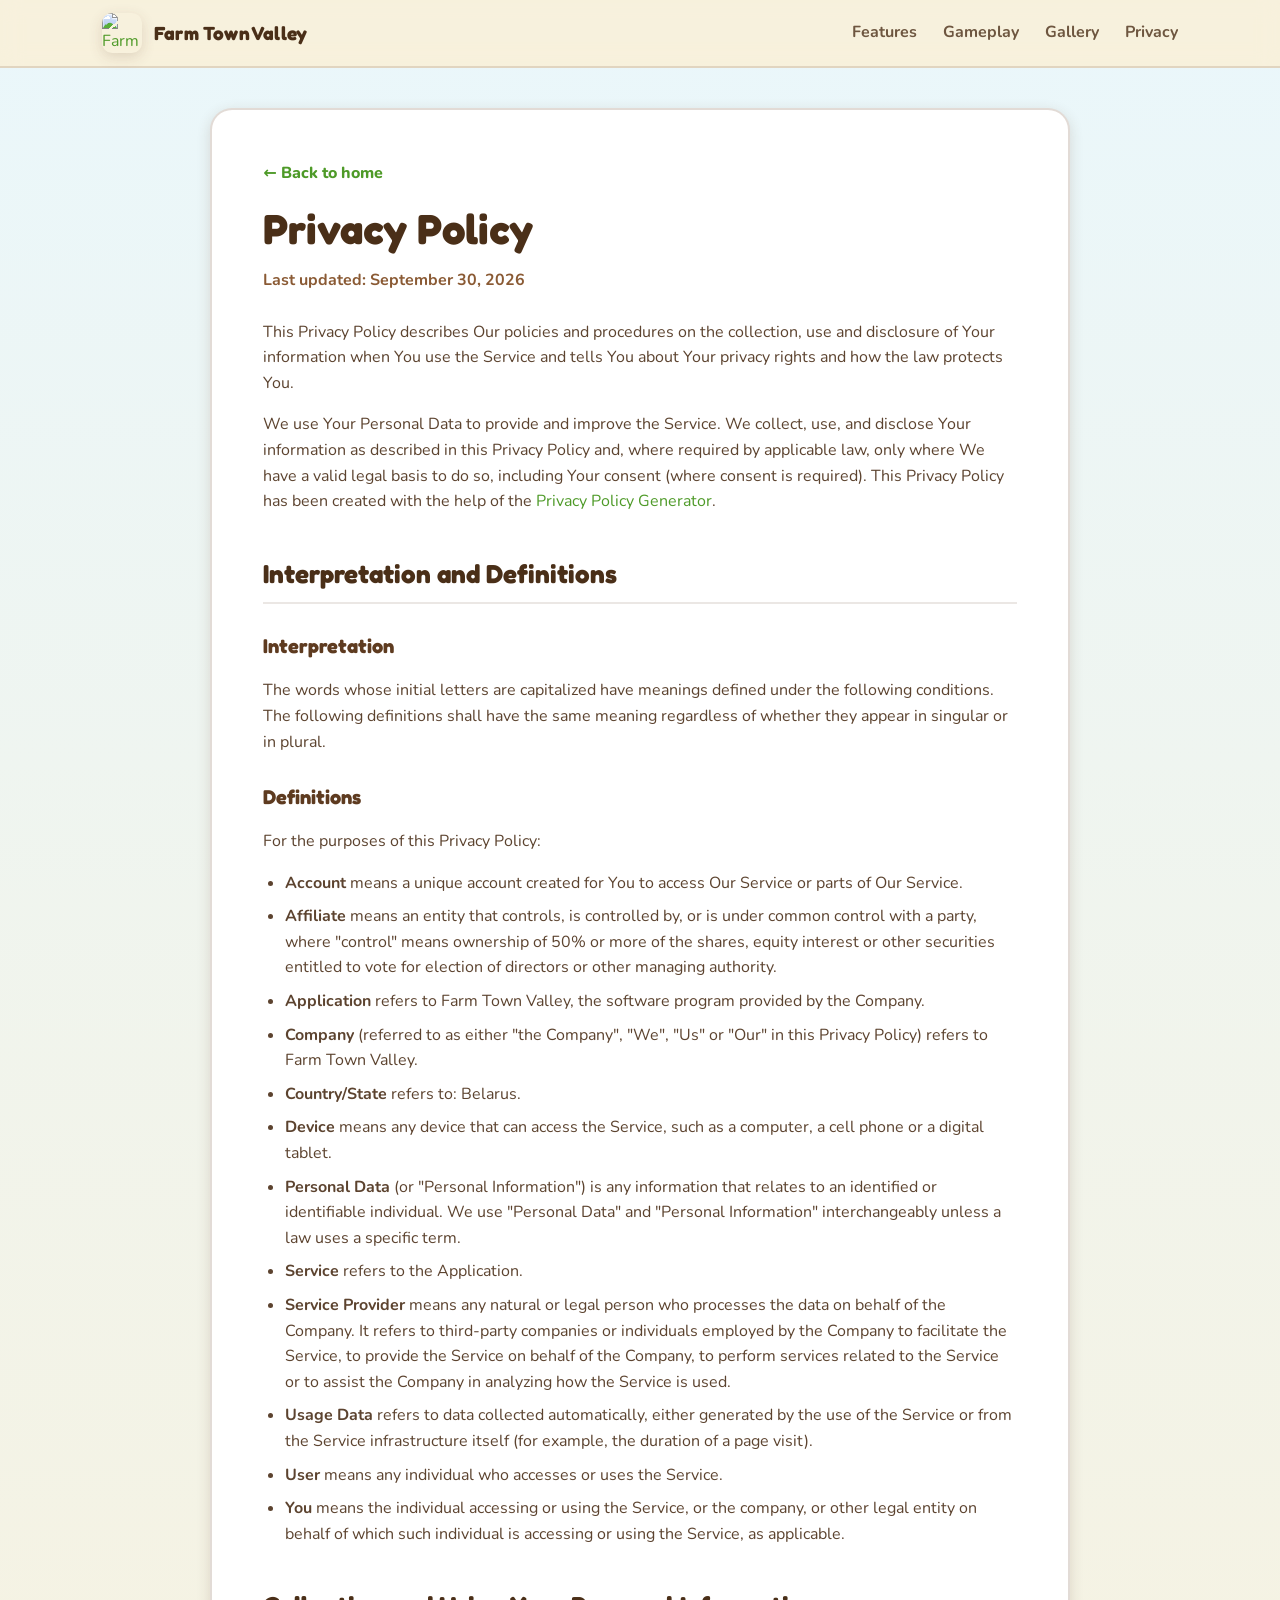
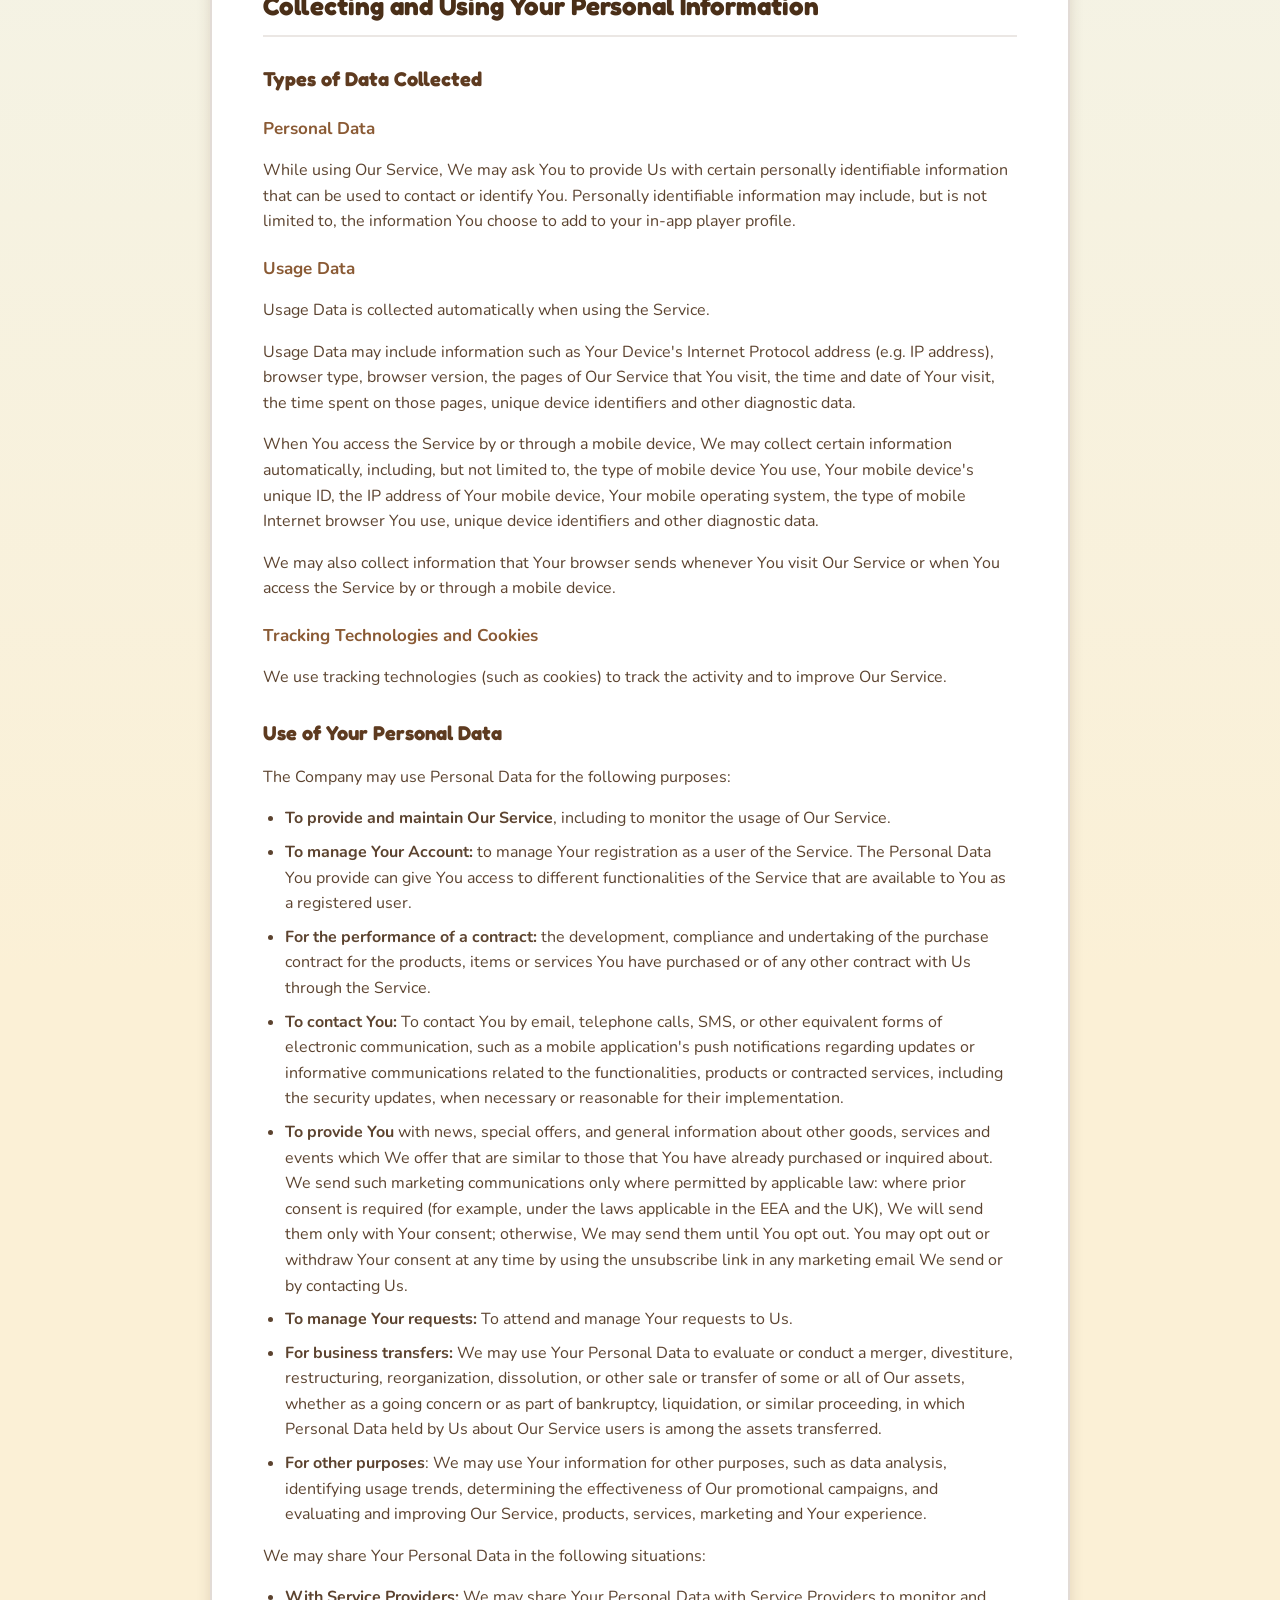
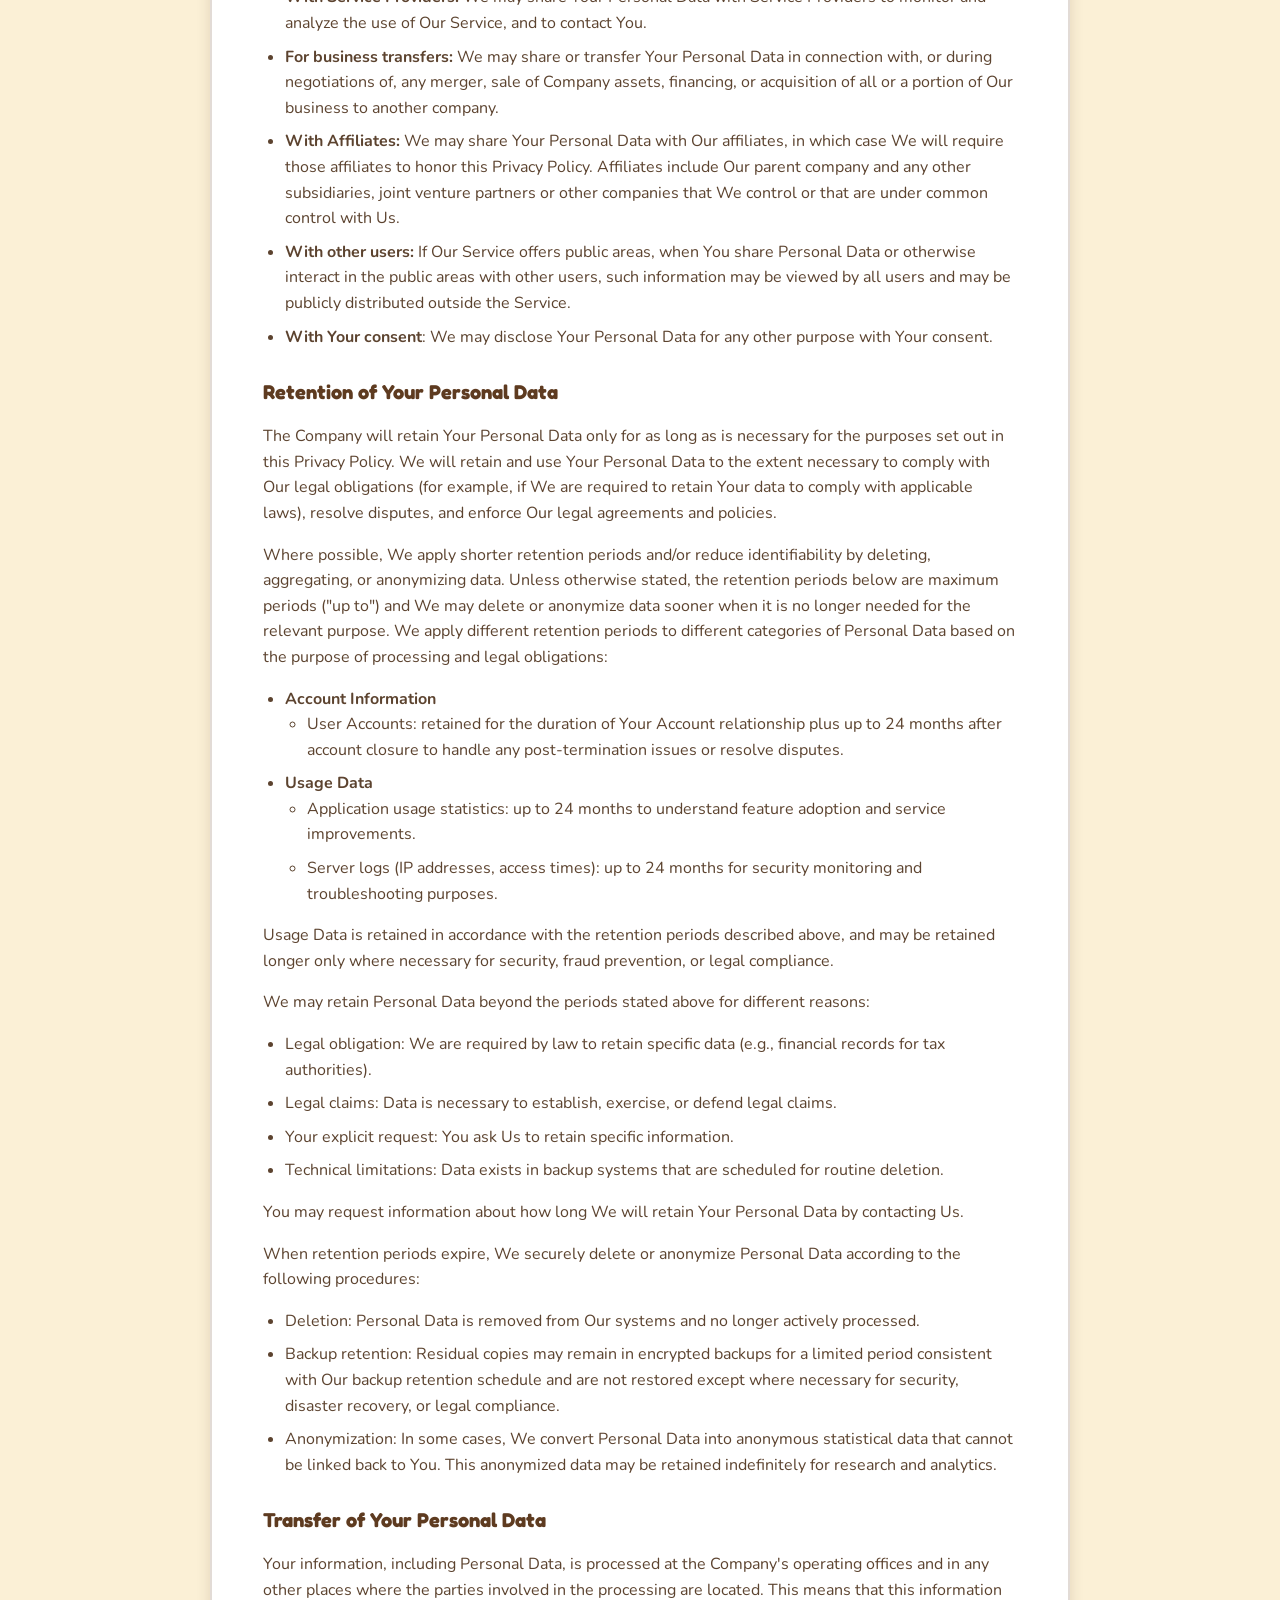
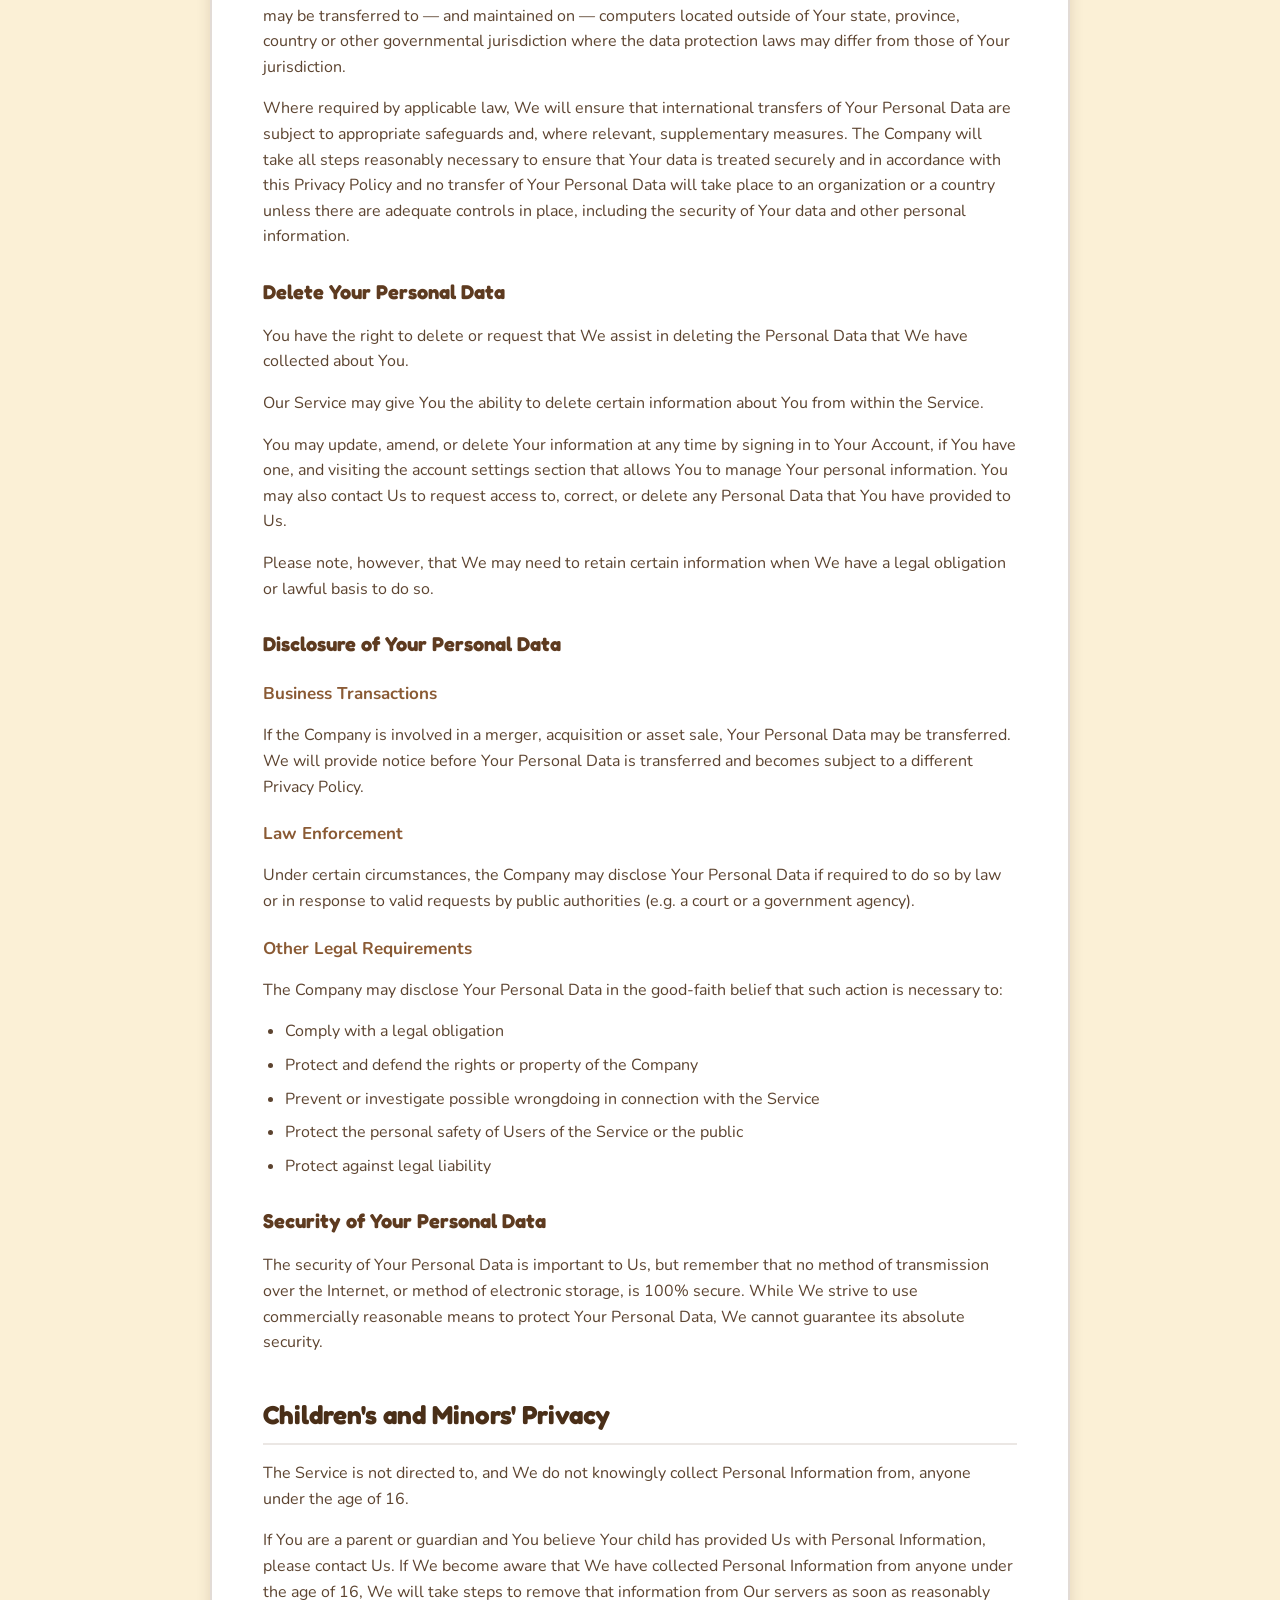
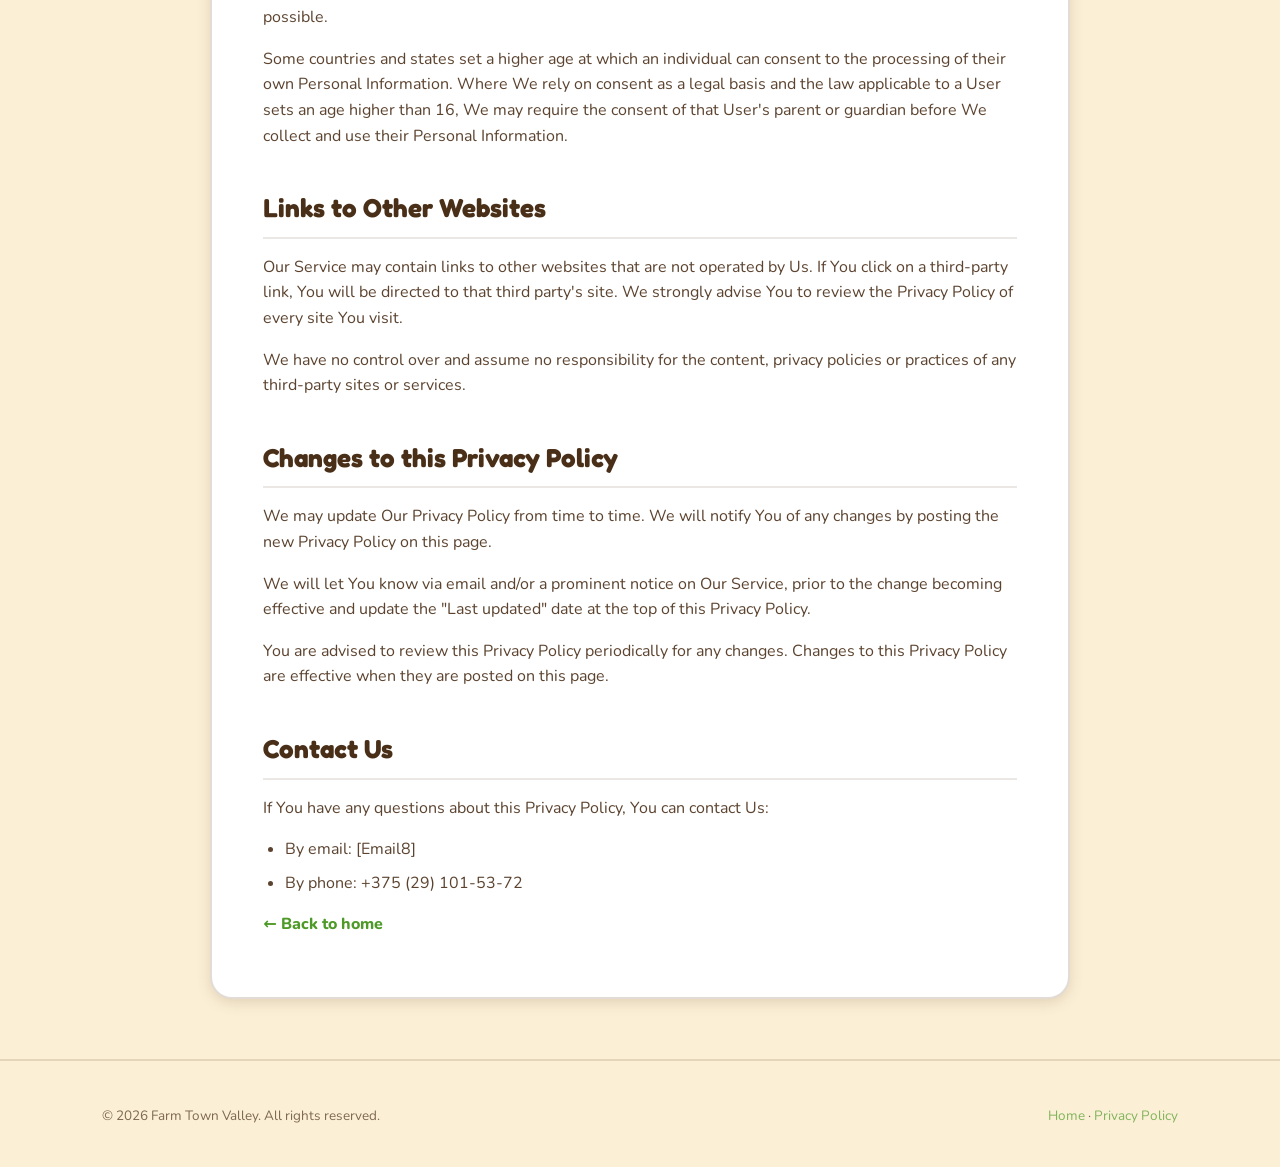
==== privacy.html @ e49bc1b4 "upload base" ====
<!DOCTYPE html>
<html lang="en">
<head>
    <meta charset="UTF-8" />
    <meta name="viewport" content="width=device-width, initial-scale=1.0" />
    <title>Privacy Policy — Farm Town Valley</title>
    <meta name="description" content="Privacy Policy for Farm Town Valley." />
    <meta name="robots" content="index, follow" />
    <link rel="icon" type="image/png" href="assets/icon.png" />
    <link rel="preconnect" href="https://fonts.googleapis.com" />
    <link rel="preconnect" href="https://fonts.gstatic.com" crossorigin />
    <link href="https://fonts.googleapis.com/css2?family=Fredoka:wght@500;600;700&family=Nunito:wght@600;700;800&display=swap" rel="stylesheet" />
    <link rel="stylesheet" href="styles.css" />
</head>
<body>

    <!-- Навигация -->
    <header class="nav">
        <div class="wrap nav-inner">
            <a class="brand" href="index.html">
                <img class="pixel" src="assets/icon.png" alt="Farm Town Valley icon" />
                <span class="brand-name">Farm Town Valley</span>
            </a>
            <nav class="nav-links">
                <a href="index.html#features">Features</a>
                <a href="index.html#gameplay">Gameplay</a>
                <a href="index.html#gallery">Gallery</a>
                <a href="privacy.html">Privacy</a>
            </nav>
        </div>
    </header>

    <main class="wrap">
        <article class="doc">
            <a class="back" href="index.html">← Back to home</a>

            <h1>Privacy Policy</h1>
            <p class="updated">Last updated: September 30, 2026</p>

            <p>This Privacy Policy describes Our policies and procedures on the collection, use and disclosure of Your information when You use the Service and tells You about Your privacy rights and how the law protects You.</p>

            <p>We use Your Personal Data to provide and improve the Service. We collect, use, and disclose Your information as described in this Privacy Policy and, where required by applicable law, only where We have a valid legal basis to do so, including Your consent (where consent is required). This Privacy Policy has been created with the help of the <a href="https://www.termsfeed.com/privacy-policy-generator/" target="_blank" rel="noopener">Privacy Policy Generator</a>.</p>

            <h2>Interpretation and Definitions</h2>

            <h3>Interpretation</h3>
            <p>The words whose initial letters are capitalized have meanings defined under the following conditions. The following definitions shall have the same meaning regardless of whether they appear in singular or in plural.</p>

            <h3>Definitions</h3>
            <p>For the purposes of this Privacy Policy:</p>
            <ul>
                <li><strong>Account</strong> means a unique account created for You to access Our Service or parts of Our Service.</li>
                <li><strong>Affiliate</strong> means an entity that controls, is controlled by, or is under common control with a party, where "control" means ownership of 50% or more of the shares, equity interest or other securities entitled to vote for election of directors or other managing authority.</li>
                <li><strong>Application</strong> refers to Farm Town Valley, the software program provided by the Company.</li>
                <li><strong>Company</strong> (referred to as either "the Company", "We", "Us" or "Our" in this Privacy Policy) refers to Farm Town Valley.</li>
                <li><strong>Country/State</strong> refers to: Belarus.</li>
                <li><strong>Device</strong> means any device that can access the Service, such as a computer, a cell phone or a digital tablet.</li>
                <li><strong>Personal Data</strong> (or "Personal Information") is any information that relates to an identified or identifiable individual. We use "Personal Data" and "Personal Information" interchangeably unless a law uses a specific term.</li>
                <li><strong>Service</strong> refers to the Application.</li>
                <li><strong>Service Provider</strong> means any natural or legal person who processes the data on behalf of the Company. It refers to third-party companies or individuals employed by the Company to facilitate the Service, to provide the Service on behalf of the Company, to perform services related to the Service or to assist the Company in analyzing how the Service is used.</li>
                <li><strong>Usage Data</strong> refers to data collected automatically, either generated by the use of the Service or from the Service infrastructure itself (for example, the duration of a page visit).</li>
                <li><strong>User</strong> means any individual who accesses or uses the Service.</li>
                <li><strong>You</strong> means the individual accessing or using the Service, or the company, or other legal entity on behalf of which such individual is accessing or using the Service, as applicable.</li>
            </ul>

            <h2>Collecting and Using Your Personal Information</h2>

            <h3>Types of Data Collected</h3>

            <h4>Personal Data</h4>
            <p>While using Our Service, We may ask You to provide Us with certain personally identifiable information that can be used to contact or identify You. Personally identifiable information may include, but is not limited to, the information You choose to add to your in-app player profile.</p>

            <h4>Usage Data</h4>
            <p>Usage Data is collected automatically when using the Service.</p>
            <p>Usage Data may include information such as Your Device's Internet Protocol address (e.g. IP address), browser type, browser version, the pages of Our Service that You visit, the time and date of Your visit, the time spent on those pages, unique device identifiers and other diagnostic data.</p>
            <p>When You access the Service by or through a mobile device, We may collect certain information automatically, including, but not limited to, the type of mobile device You use, Your mobile device's unique ID, the IP address of Your mobile device, Your mobile operating system, the type of mobile Internet browser You use, unique device identifiers and other diagnostic data.</p>
            <p>We may also collect information that Your browser sends whenever You visit Our Service or when You access the Service by or through a mobile device.</p>

            <h4>Tracking Technologies and Cookies</h4>
            <p>We use tracking technologies (such as cookies) to track the activity and to improve Our Service.</p>

            <h3>Use of Your Personal Data</h3>
            <p>The Company may use Personal Data for the following purposes:</p>
            <ul>
                <li><strong>To provide and maintain Our Service</strong>, including to monitor the usage of Our Service.</li>
                <li><strong>To manage Your Account:</strong> to manage Your registration as a user of the Service. The Personal Data You provide can give You access to different functionalities of the Service that are available to You as a registered user.</li>
                <li><strong>For the performance of a contract:</strong> the development, compliance and undertaking of the purchase contract for the products, items or services You have purchased or of any other contract with Us through the Service.</li>
                <li><strong>To contact You:</strong> To contact You by email, telephone calls, SMS, or other equivalent forms of electronic communication, such as a mobile application's push notifications regarding updates or informative communications related to the functionalities, products or contracted services, including the security updates, when necessary or reasonable for their implementation.</li>
                <li><strong>To provide You</strong> with news, special offers, and general information about other goods, services and events which We offer that are similar to those that You have already purchased or inquired about. We send such marketing communications only where permitted by applicable law: where prior consent is required (for example, under the laws applicable in the EEA and the UK), We will send them only with Your consent; otherwise, We may send them until You opt out. You may opt out or withdraw Your consent at any time by using the unsubscribe link in any marketing email We send or by contacting Us.</li>
                <li><strong>To manage Your requests:</strong> To attend and manage Your requests to Us.</li>
                <li><strong>For business transfers:</strong> We may use Your Personal Data to evaluate or conduct a merger, divestiture, restructuring, reorganization, dissolution, or other sale or transfer of some or all of Our assets, whether as a going concern or as part of bankruptcy, liquidation, or similar proceeding, in which Personal Data held by Us about Our Service users is among the assets transferred.</li>
                <li><strong>For other purposes</strong>: We may use Your information for other purposes, such as data analysis, identifying usage trends, determining the effectiveness of Our promotional campaigns, and evaluating and improving Our Service, products, services, marketing and Your experience.</li>
            </ul>

            <p>We may share Your Personal Data in the following situations:</p>
            <ul>
                <li><strong>With Service Providers:</strong> We may share Your Personal Data with Service Providers to monitor and analyze the use of Our Service, and to contact You.</li>
                <li><strong>For business transfers:</strong> We may share or transfer Your Personal Data in connection with, or during negotiations of, any merger, sale of Company assets, financing, or acquisition of all or a portion of Our business to another company.</li>
                <li><strong>With Affiliates:</strong> We may share Your Personal Data with Our affiliates, in which case We will require those affiliates to honor this Privacy Policy. Affiliates include Our parent company and any other subsidiaries, joint venture partners or other companies that We control or that are under common control with Us.</li>
                <li><strong>With other users:</strong> If Our Service offers public areas, when You share Personal Data or otherwise interact in the public areas with other users, such information may be viewed by all users and may be publicly distributed outside the Service.</li>
                <li><strong>With Your consent</strong>: We may disclose Your Personal Data for any other purpose with Your consent.</li>
            </ul>

            <h3>Retention of Your Personal Data</h3>
            <p>The Company will retain Your Personal Data only for as long as is necessary for the purposes set out in this Privacy Policy. We will retain and use Your Personal Data to the extent necessary to comply with Our legal obligations (for example, if We are required to retain Your data to comply with applicable laws), resolve disputes, and enforce Our legal agreements and policies.</p>
            <p>Where possible, We apply shorter retention periods and/or reduce identifiability by deleting, aggregating, or anonymizing data. Unless otherwise stated, the retention periods below are maximum periods ("up to") and We may delete or anonymize data sooner when it is no longer needed for the relevant purpose. We apply different retention periods to different categories of Personal Data based on the purpose of processing and legal obligations:</p>
            <ul>
                <li><strong>Account Information</strong>
                    <ul>
                        <li>User Accounts: retained for the duration of Your Account relationship plus up to 24 months after account closure to handle any post-termination issues or resolve disputes.</li>
                    </ul>
                </li>
                <li><strong>Usage Data</strong>
                    <ul>
                        <li>Application usage statistics: up to 24 months to understand feature adoption and service improvements.</li>
                        <li>Server logs (IP addresses, access times): up to 24 months for security monitoring and troubleshooting purposes.</li>
                    </ul>
                </li>
            </ul>
            <p>Usage Data is retained in accordance with the retention periods described above, and may be retained longer only where necessary for security, fraud prevention, or legal compliance.</p>
            <p>We may retain Personal Data beyond the periods stated above for different reasons:</p>
            <ul>
                <li>Legal obligation: We are required by law to retain specific data (e.g., financial records for tax authorities).</li>
                <li>Legal claims: Data is necessary to establish, exercise, or defend legal claims.</li>
                <li>Your explicit request: You ask Us to retain specific information.</li>
                <li>Technical limitations: Data exists in backup systems that are scheduled for routine deletion.</li>
            </ul>
            <p>You may request information about how long We will retain Your Personal Data by contacting Us.</p>
            <p>When retention periods expire, We securely delete or anonymize Personal Data according to the following procedures:</p>
            <ul>
                <li>Deletion: Personal Data is removed from Our systems and no longer actively processed.</li>
                <li>Backup retention: Residual copies may remain in encrypted backups for a limited period consistent with Our backup retention schedule and are not restored except where necessary for security, disaster recovery, or legal compliance.</li>
                <li>Anonymization: In some cases, We convert Personal Data into anonymous statistical data that cannot be linked back to You. This anonymized data may be retained indefinitely for research and analytics.</li>
            </ul>

            <h3>Transfer of Your Personal Data</h3>
            <p>Your information, including Personal Data, is processed at the Company's operating offices and in any other places where the parties involved in the processing are located. This means that this information may be transferred to — and maintained on — computers located outside of Your state, province, country or other governmental jurisdiction where the data protection laws may differ from those of Your jurisdiction.</p>
            <p>Where required by applicable law, We will ensure that international transfers of Your Personal Data are subject to appropriate safeguards and, where relevant, supplementary measures. The Company will take all steps reasonably necessary to ensure that Your data is treated securely and in accordance with this Privacy Policy and no transfer of Your Personal Data will take place to an organization or a country unless there are adequate controls in place, including the security of Your data and other personal information.</p>

            <h3>Delete Your Personal Data</h3>
            <p>You have the right to delete or request that We assist in deleting the Personal Data that We have collected about You.</p>
            <p>Our Service may give You the ability to delete certain information about You from within the Service.</p>
            <p>You may update, amend, or delete Your information at any time by signing in to Your Account, if You have one, and visiting the account settings section that allows You to manage Your personal information. You may also contact Us to request access to, correct, or delete any Personal Data that You have provided to Us.</p>
            <p>Please note, however, that We may need to retain certain information when We have a legal obligation or lawful basis to do so.</p>

            <h3>Disclosure of Your Personal Data</h3>

            <h4>Business Transactions</h4>
            <p>If the Company is involved in a merger, acquisition or asset sale, Your Personal Data may be transferred. We will provide notice before Your Personal Data is transferred and becomes subject to a different Privacy Policy.</p>

            <h4>Law Enforcement</h4>
            <p>Under certain circumstances, the Company may disclose Your Personal Data if required to do so by law or in response to valid requests by public authorities (e.g. a court or a government agency).</p>

            <h4>Other Legal Requirements</h4>
            <p>The Company may disclose Your Personal Data in the good-faith belief that such action is necessary to:</p>
            <ul>
                <li>Comply with a legal obligation</li>
                <li>Protect and defend the rights or property of the Company</li>
                <li>Prevent or investigate possible wrongdoing in connection with the Service</li>
                <li>Protect the personal safety of Users of the Service or the public</li>
                <li>Protect against legal liability</li>
            </ul>

            <h3>Security of Your Personal Data</h3>
            <p>The security of Your Personal Data is important to Us, but remember that no method of transmission over the Internet, or method of electronic storage, is 100% secure. While We strive to use commercially reasonable means to protect Your Personal Data, We cannot guarantee its absolute security.</p>

            <h2>Children's and Minors' Privacy</h2>
            <p>The Service is not directed to, and We do not knowingly collect Personal Information from, anyone under the age of 16.</p>
            <p>If You are a parent or guardian and You believe Your child has provided Us with Personal Information, please contact Us. If We become aware that We have collected Personal Information from anyone under the age of 16, We will take steps to remove that information from Our servers as soon as reasonably possible.</p>
            <p>Some countries and states set a higher age at which an individual can consent to the processing of their own Personal Information. Where We rely on consent as a legal basis and the law applicable to a User sets an age higher than 16, We may require the consent of that User's parent or guardian before We collect and use their Personal Information.</p>

            <h2>Links to Other Websites</h2>
            <p>Our Service may contain links to other websites that are not operated by Us. If You click on a third-party link, You will be directed to that third party's site. We strongly advise You to review the Privacy Policy of every site You visit.</p>
            <p>We have no control over and assume no responsibility for the content, privacy policies or practices of any third-party sites or services.</p>

            <h2>Changes to this Privacy Policy</h2>
            <p>We may update Our Privacy Policy from time to time. We will notify You of any changes by posting the new Privacy Policy on this page.</p>
            <p>We will let You know via email and/or a prominent notice on Our Service, prior to the change becoming effective and update the "Last updated" date at the top of this Privacy Policy.</p>
            <p>You are advised to review this Privacy Policy periodically for any changes. Changes to this Privacy Policy are effective when they are posted on this page.</p>

            <h2>Contact Us</h2>
            <p>If You have any questions about this Privacy Policy, You can contact Us:</p>
            <ul>
                <li>By email: [Email8]</li>
                <li>By phone: +375 (29) 101-53-72</li>
            </ul>

            <a class="back" href="index.html">← Back to home</a>
        </article>
    </main>

    <footer class="footer">
        <div class="wrap">
            <div class="footer-bottom" style="border:0; margin:0; padding:0;">
                <span>© 2026 Farm Town Valley. All rights reserved.</span>
                <span><a href="index.html">Home</a> · <a href="privacy.html">Privacy Policy</a></span>
            </div>
        </div>
    </footer>

</body>
</html>
---- styles.css ----
/*
 * Farm Town Valley — сайт-презентация
 * Палитра и стиль повторяют «деревенскую» тему игры (FarmTheme).
 */

:root {
    --wood: #8a5a34;
    --wood-dark: #5e3b20;
    --cream: #fbf0d6;
    --parchment: #f3e1b8;
    --leaf: #6fbf3c;
    --leaf-dark: #4e9a28;
    --sky: #8fd0e8;
    --coin: #f5c518;
    --tomato: #e4572e;
    --ink: #4a2f18;

    --radius: 22px;
    --shadow: 0 10px 30px rgba(94, 59, 32, 0.18);
    --shadow-sm: 0 4px 14px rgba(94, 59, 32, 0.16);
    --maxw: 1120px;
}

* {
    box-sizing: border-box;
}

html {
    scroll-behavior: smooth;
}

body {
    margin: 0;
    font-family: "Nunito", system-ui, -apple-system, "Segoe UI", sans-serif;
    color: var(--ink);
    background:
        radial-gradient(1200px 600px at 50% -10%, rgba(143, 208, 232, 0.55), transparent 60%),
        linear-gradient(180deg, #eaf7fb 0%, var(--cream) 34%, var(--cream) 100%);
    line-height: 1.6;
    -webkit-font-smoothing: antialiased;
    overflow-x: hidden;
}

h1, h2, h3, .brand-name, .btn {
    font-family: "Fredoka", "Nunito", system-ui, sans-serif;
    font-weight: 700;
}

img.pixel {
    image-rendering: pixelated;
    image-rendering: crisp-edges;
}

a {
    color: var(--leaf-dark);
    text-decoration: none;
}

.wrap {
    width: 100%;
    max-width: var(--maxw);
    margin: 0 auto;
    padding: 0 22px;
}

/* ---------- Навигация ---------- */

.nav {
    position: sticky;
    top: 0;
    z-index: 50;
    backdrop-filter: blur(10px);
    background: rgba(251, 240, 214, 0.82);
    border-bottom: 2px solid rgba(94, 59, 32, 0.15);
}

.nav-inner {
    display: flex;
    align-items: center;
    justify-content: space-between;
    height: 66px;
}

.brand {
    display: flex;
    align-items: center;
    gap: 12px;
}

.brand img {
    width: 40px;
    height: 40px;
    border-radius: 10px;
    box-shadow: var(--shadow-sm);
}

.brand-name {
    font-size: 19px;
    color: var(--ink);
    letter-spacing: 0.2px;
}

.nav-links {
    display: flex;
    gap: 26px;
    align-items: center;
    font-weight: 700;
}

.nav-links a {
    color: var(--ink);
    opacity: 0.8;
    transition: opacity 0.15s;
}

.nav-links a:hover {
    opacity: 1;
}

@media (max-width: 720px) {
    .nav-links {
        display: none;
    }
}

/* ---------- Кнопки ---------- */

.btn {
    display: inline-flex;
    align-items: center;
    gap: 10px;
    padding: 13px 22px;
    border-radius: 16px;
    color: #fff;
    background: linear-gradient(180deg, var(--leaf), var(--leaf-dark));
    border: 1.5px solid rgba(255, 255, 255, 0.35);
    box-shadow: var(--shadow-sm);
    font-size: 16px;
    cursor: pointer;
    transition: transform 0.12s ease, box-shadow 0.12s ease;
}

.btn:hover {
    transform: translateY(-2px);
    box-shadow: 0 8px 20px rgba(94, 59, 32, 0.22);
}

.btn-appstore {
    background: linear-gradient(180deg, #2b2b2b, #111);
    border-color: rgba(255, 255, 255, 0.18);
    padding: 11px 22px;
}

.btn-appstore .sub {
    font-family: "Nunito", sans-serif;
    font-weight: 600;
    font-size: 11px;
    opacity: 0.8;
    line-height: 1;
    display: block;
}

.btn-appstore .big {
    font-size: 19px;
    line-height: 1.1;
}

.btn-ghost {
    background: var(--parchment);
    color: var(--ink);
    border: 2px solid rgba(94, 59, 32, 0.25);
}

/* ---------- Hero ---------- */

.hero {
    position: relative;
    padding: 64px 0 40px;
    overflow: hidden;
}

.hero-grid {
    display: grid;
    grid-template-columns: 1.1fr 0.9fr;
    gap: 40px;
    align-items: center;
}

.badge-pill {
    display: inline-flex;
    align-items: center;
    gap: 8px;
    background: rgba(111, 191, 60, 0.16);
    color: var(--leaf-dark);
    border: 1.5px solid rgba(78, 154, 40, 0.3);
    padding: 6px 14px;
    border-radius: 999px;
    font-weight: 800;
    font-size: 13px;
}

.hero h1 {
    font-size: clamp(38px, 6vw, 62px);
    line-height: 1.02;
    margin: 18px 0 14px;
    color: var(--ink);
}

.hero h1 .accent {
    color: var(--leaf-dark);
}

.hero .lead {
    font-size: 19px;
    max-width: 30em;
    color: rgba(74, 47, 24, 0.85);
    margin-bottom: 26px;
}

.hero-actions {
    display: flex;
    gap: 14px;
    flex-wrap: wrap;
    align-items: center;
}

.hero-note {
    margin-top: 16px;
    font-size: 13px;
    opacity: 0.7;
}

/* Иконка + сцена */

.hero-art {
    position: relative;
    display: flex;
    justify-content: center;
}

.app-icon {
    width: min(300px, 70vw);
    height: auto;
    border-radius: 26%;
    box-shadow: 0 24px 50px rgba(94, 59, 32, 0.35);
    border: 4px solid #fff;
}

.float {
    position: absolute;
    animation: bob 4s ease-in-out infinite;
    filter: drop-shadow(0 6px 8px rgba(94, 59, 32, 0.25));
}

.float.c { width: 66px; top: -18px; right: 6%; animation-delay: 0.2s; }
.float.chk { width: 74px; bottom: -14px; left: 2%; animation-delay: 0.8s; }
.float.tree { width: 96px; bottom: -8px; right: -6px; animation-delay: 1.4s; }

@keyframes bob {
    0%, 100% { transform: translateY(0) rotate(-2deg); }
    50% { transform: translateY(-12px) rotate(2deg); }
}

@media (max-width: 860px) {
    .hero-grid {
        grid-template-columns: 1fr;
        text-align: center;
    }
    .hero-actions { justify-content: center; }
    .hero .lead { margin-left: auto; margin-right: auto; }
    .hero-art { margin-top: 26px; }
}

/* ---------- Секции ---------- */

section {
    padding: 56px 0;
}

.section-head {
    text-align: center;
    max-width: 40em;
    margin: 0 auto 38px;
}

.section-head h2 {
    font-size: clamp(28px, 4vw, 40px);
    margin: 0 0 10px;
    color: var(--ink);
}

.section-head p {
    font-size: 17px;
    opacity: 0.8;
    margin: 0;
}

.eyebrow {
    text-transform: uppercase;
    letter-spacing: 2px;
    font-size: 13px;
    font-weight: 800;
    color: var(--wood);
}

/* ---------- Карточки фич ---------- */

.features {
    display: grid;
    grid-template-columns: repeat(3, 1fr);
    gap: 20px;
}

.card {
    background: var(--parchment);
    border: 2px solid rgba(94, 59, 32, 0.28);
    border-radius: var(--radius);
    padding: 26px 24px;
    box-shadow: var(--shadow-sm);
    transition: transform 0.15s ease, box-shadow 0.15s ease;
}

.card:hover {
    transform: translateY(-4px);
    box-shadow: var(--shadow);
}

.card .ico {
    width: 74px;
    height: 74px;
    display: grid;
    place-items: center;
    background: var(--cream);
    border-radius: 18px;
    border: 2px solid rgba(94, 59, 32, 0.18);
    margin-bottom: 16px;
}

.card .ico img {
    width: 52px;
    height: 52px;
    object-fit: contain;
}

.card h3 {
    font-size: 21px;
    margin: 0 0 8px;
}

.card p {
    margin: 0;
    opacity: 0.82;
    font-size: 15.5px;
}

@media (max-width: 860px) {
    .features { grid-template-columns: repeat(2, 1fr); }
}

@media (max-width: 560px) {
    .features { grid-template-columns: 1fr; }
}

/* ---------- Игровой цикл ---------- */

.loop-band {
    background:
        linear-gradient(180deg, rgba(111, 191, 60, 0.12), rgba(111, 191, 60, 0.04)),
        var(--cream);
    border-top: 2px solid rgba(94, 59, 32, 0.12);
    border-bottom: 2px solid rgba(94, 59, 32, 0.12);
}

.loop {
    display: flex;
    align-items: stretch;
    justify-content: center;
    gap: 10px;
    flex-wrap: wrap;
}

.loop-step {
    flex: 1 1 180px;
    max-width: 230px;
    text-align: center;
    background: #fff;
    border: 2px solid rgba(94, 59, 32, 0.2);
    border-radius: 18px;
    padding: 22px 16px;
    box-shadow: var(--shadow-sm);
}

.loop-step img {
    width: 56px;
    height: 56px;
    object-fit: contain;
    margin-bottom: 10px;
}

.loop-step h4 {
    margin: 0 0 4px;
    font-family: "Fredoka", sans-serif;
    font-size: 18px;
}

.loop-step p {
    margin: 0;
    font-size: 14px;
    opacity: 0.78;
}

.loop-arrow {
    display: grid;
    place-items: center;
    font-size: 28px;
    color: var(--wood);
    opacity: 0.6;
}

@media (max-width: 720px) {
    .loop-arrow { transform: rotate(90deg); }
}

/* ---------- Витрина-сцена ---------- */

.scene {
    position: relative;
    border-radius: var(--radius);
    overflow: hidden;
    border: 3px solid var(--wood-dark);
    box-shadow: var(--shadow);
    background:
        linear-gradient(180deg, #bfe8f5 0%, #d9f0c6 38%, #cfe9a8 39%, #cfe9a8 100%);
    min-height: 340px;
}

.scene .ground {
    position: absolute;
    left: 0;
    right: 0;
    bottom: 0;
    height: 62%;
    background-image: url("assets/grass.png");
    background-size: 46px 46px;
    image-rendering: pixelated;
    opacity: 0.9;
}

.scene .sprite {
    position: absolute;
    image-rendering: pixelated;
    filter: drop-shadow(0 6px 6px rgba(94, 59, 32, 0.28));
}

.gallery-note {
    text-align: center;
    margin-top: 14px;
    font-size: 13px;
    opacity: 0.6;
}

/* ---------- Приват-баннер ---------- */

.privacy-band {
    text-align: center;
}

.privacy-card {
    background: linear-gradient(180deg, var(--wood), var(--wood-dark));
    color: #fff;
    border-radius: 26px;
    padding: 44px 30px;
    box-shadow: var(--shadow);
    border: 2px solid rgba(255, 255, 255, 0.14);
}

.privacy-card h2 {
    color: #fff;
    margin: 0 0 10px;
    font-size: clamp(26px, 4vw, 36px);
}

.privacy-card p {
    max-width: 34em;
    margin: 0 auto 22px;
    opacity: 0.92;
    font-size: 17px;
}

/* ---------- Футер ---------- */

.footer {
    padding: 44px 0 40px;
    border-top: 2px solid rgba(94, 59, 32, 0.15);
    margin-top: 10px;
}

.footer-grid {
    display: flex;
    justify-content: space-between;
    gap: 28px;
    flex-wrap: wrap;
    align-items: flex-start;
}

.footer .brand img { width: 44px; height: 44px; }

.footer-col h5 {
    font-family: "Fredoka", sans-serif;
    font-size: 15px;
    margin: 0 0 10px;
    text-transform: uppercase;
    letter-spacing: 1px;
    opacity: 0.6;
}

.footer-col a,
.footer-col span {
    display: block;
    color: var(--ink);
    opacity: 0.85;
    margin-bottom: 6px;
    font-size: 15px;
}

.footer-bottom {
    margin-top: 30px;
    padding-top: 18px;
    border-top: 1px solid rgba(94, 59, 32, 0.12);
    font-size: 13.5px;
    opacity: 0.7;
    display: flex;
    justify-content: space-between;
    gap: 12px;
    flex-wrap: wrap;
}

/* ---------- Страница privacy ---------- */

.doc {
    background: #fff;
    border: 2px solid rgba(94, 59, 32, 0.18);
    border-radius: var(--radius);
    box-shadow: var(--shadow-sm);
    padding: clamp(24px, 4vw, 52px);
    margin: 40px auto 60px;
    max-width: 860px;
}

.doc h1 {
    font-size: clamp(30px, 5vw, 42px);
    margin: 0 0 6px;
}

.doc .updated {
    color: var(--wood);
    font-weight: 700;
    margin: 0 0 26px;
}

.doc h2 {
    font-size: 26px;
    margin: 38px 0 12px;
    padding-bottom: 8px;
    border-bottom: 2px solid rgba(94, 59, 32, 0.12);
}

.doc h3 {
    font-size: 20px;
    margin: 26px 0 10px;
    color: var(--wood-dark);
}

.doc h4 {
    font-size: 17px;
    margin: 20px 0 8px;
    color: var(--wood);
}

.doc p,
.doc li {
    font-size: 16px;
    color: rgba(74, 47, 24, 0.9);
}

.doc ul {
    padding-left: 22px;
}

.doc li {
    margin-bottom: 8px;
}

.doc a.back {
    display: inline-flex;
    align-items: center;
    gap: 8px;
    margin-bottom: 8px;
    font-weight: 800;
}
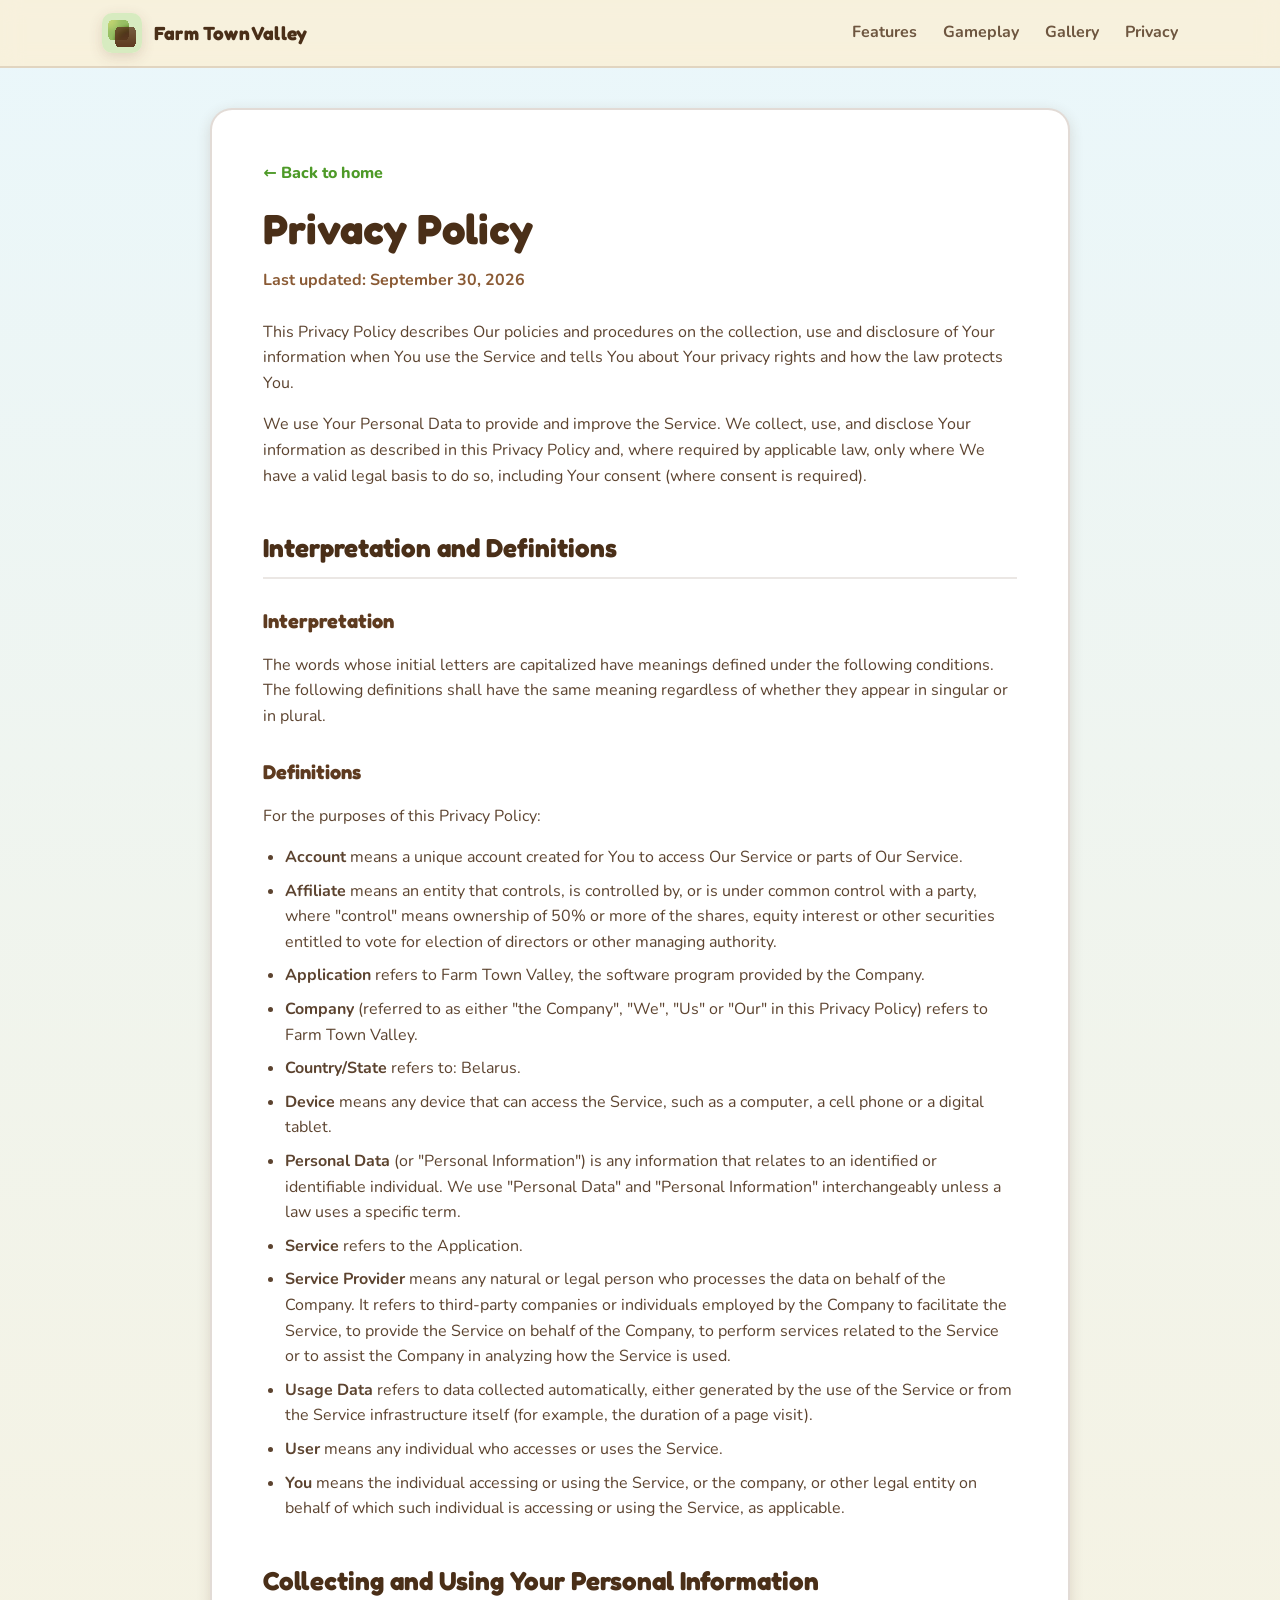
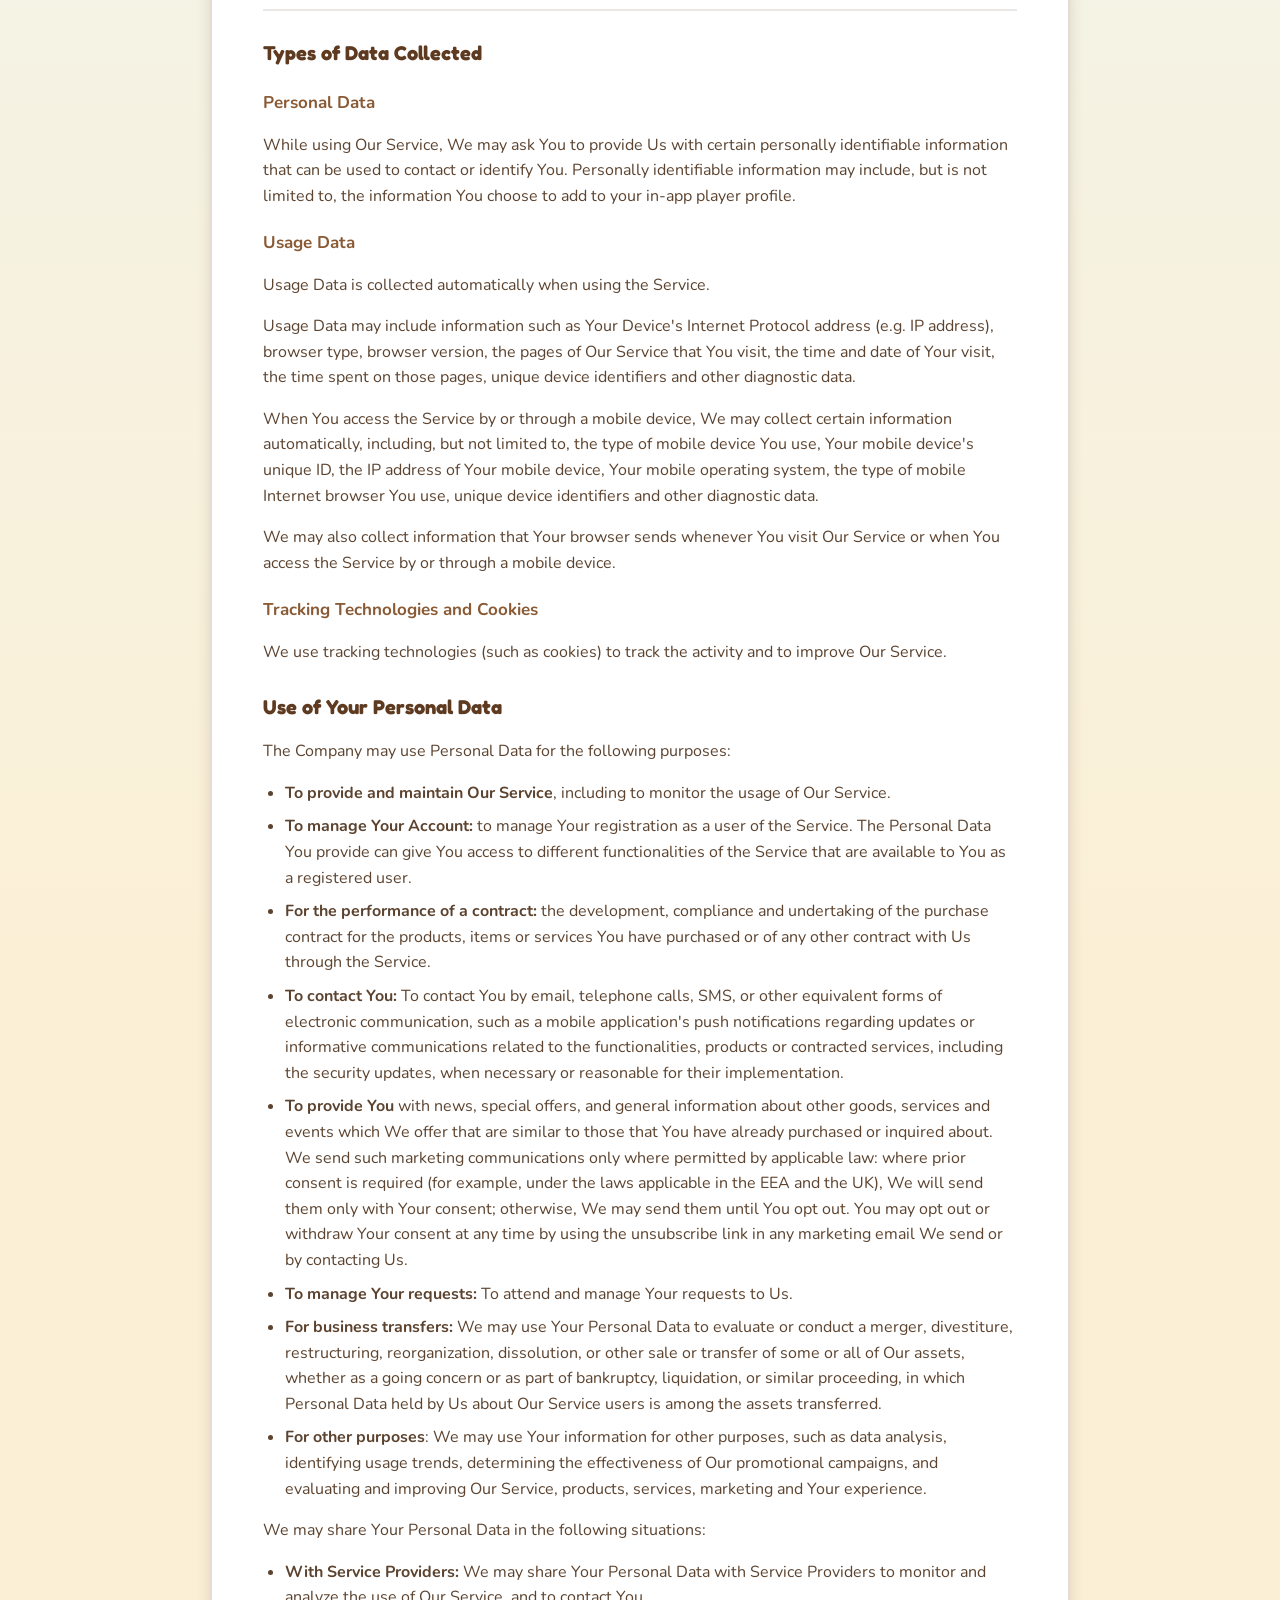
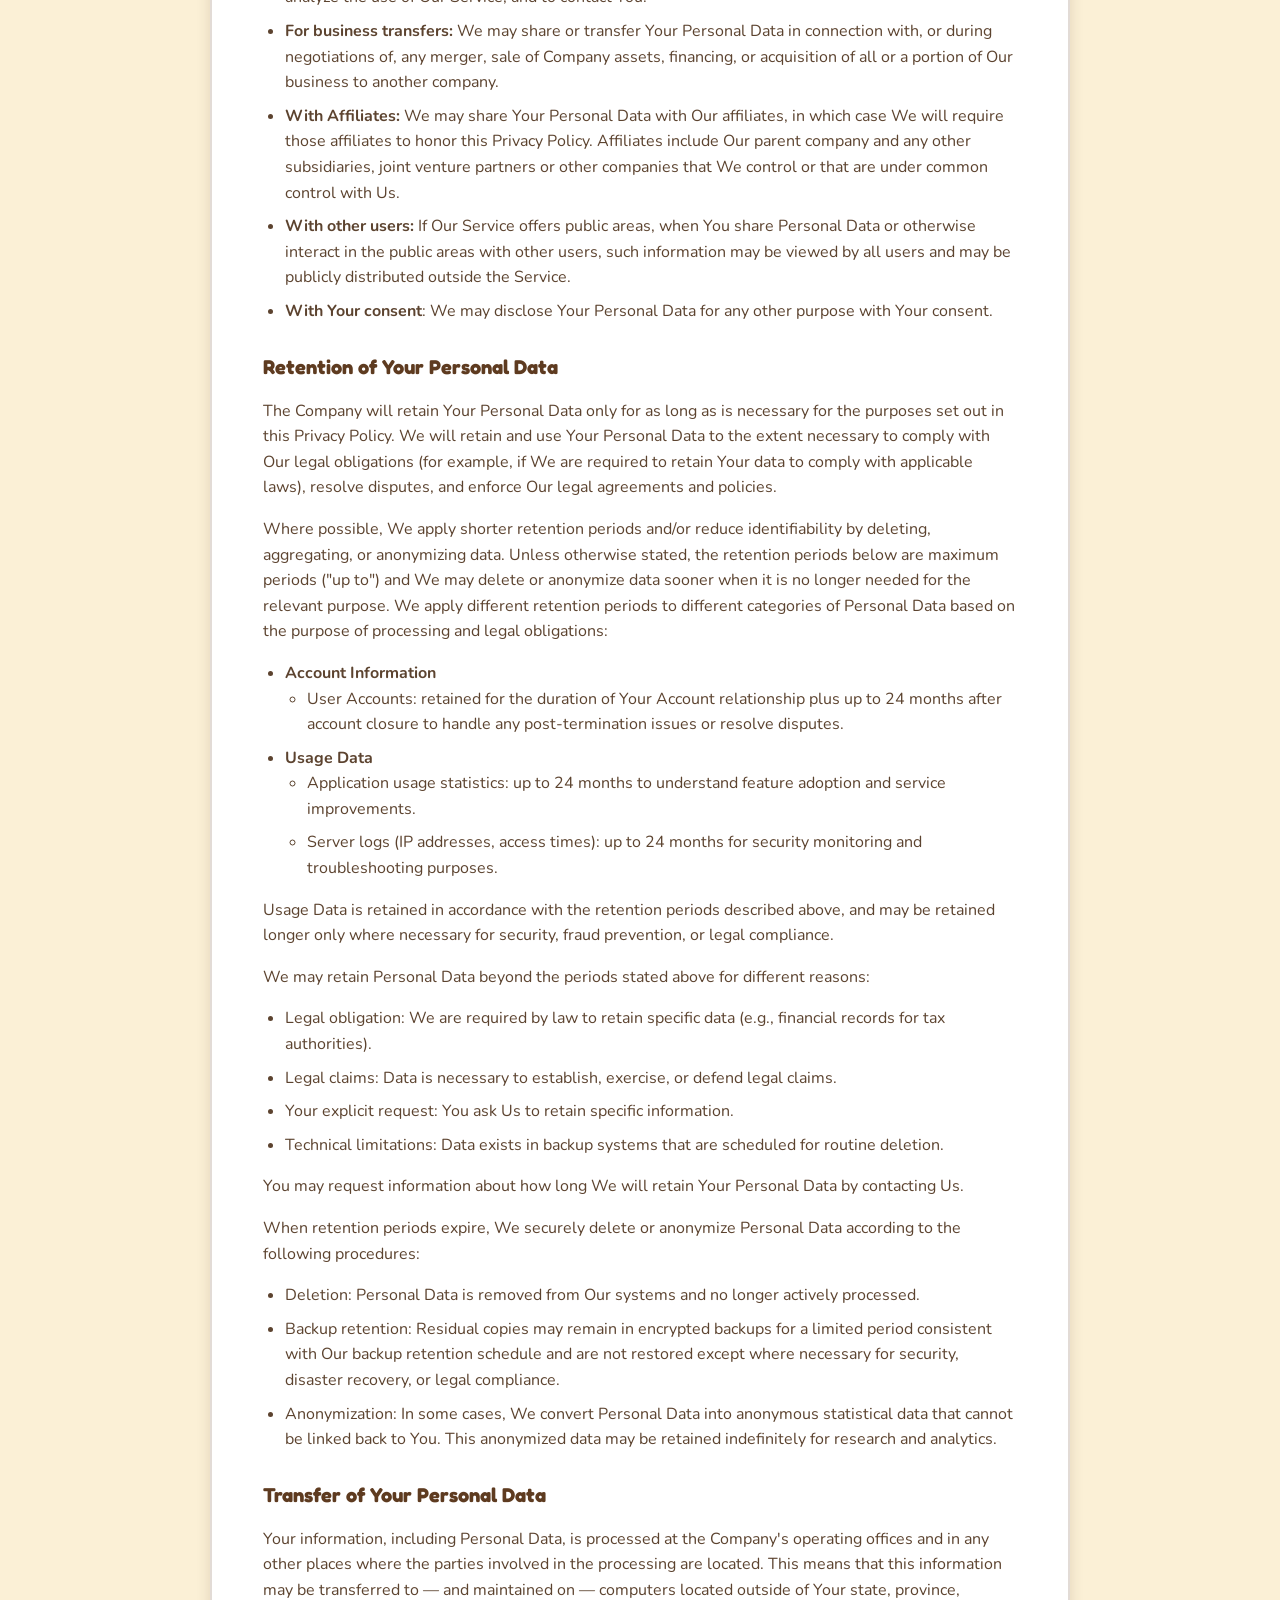
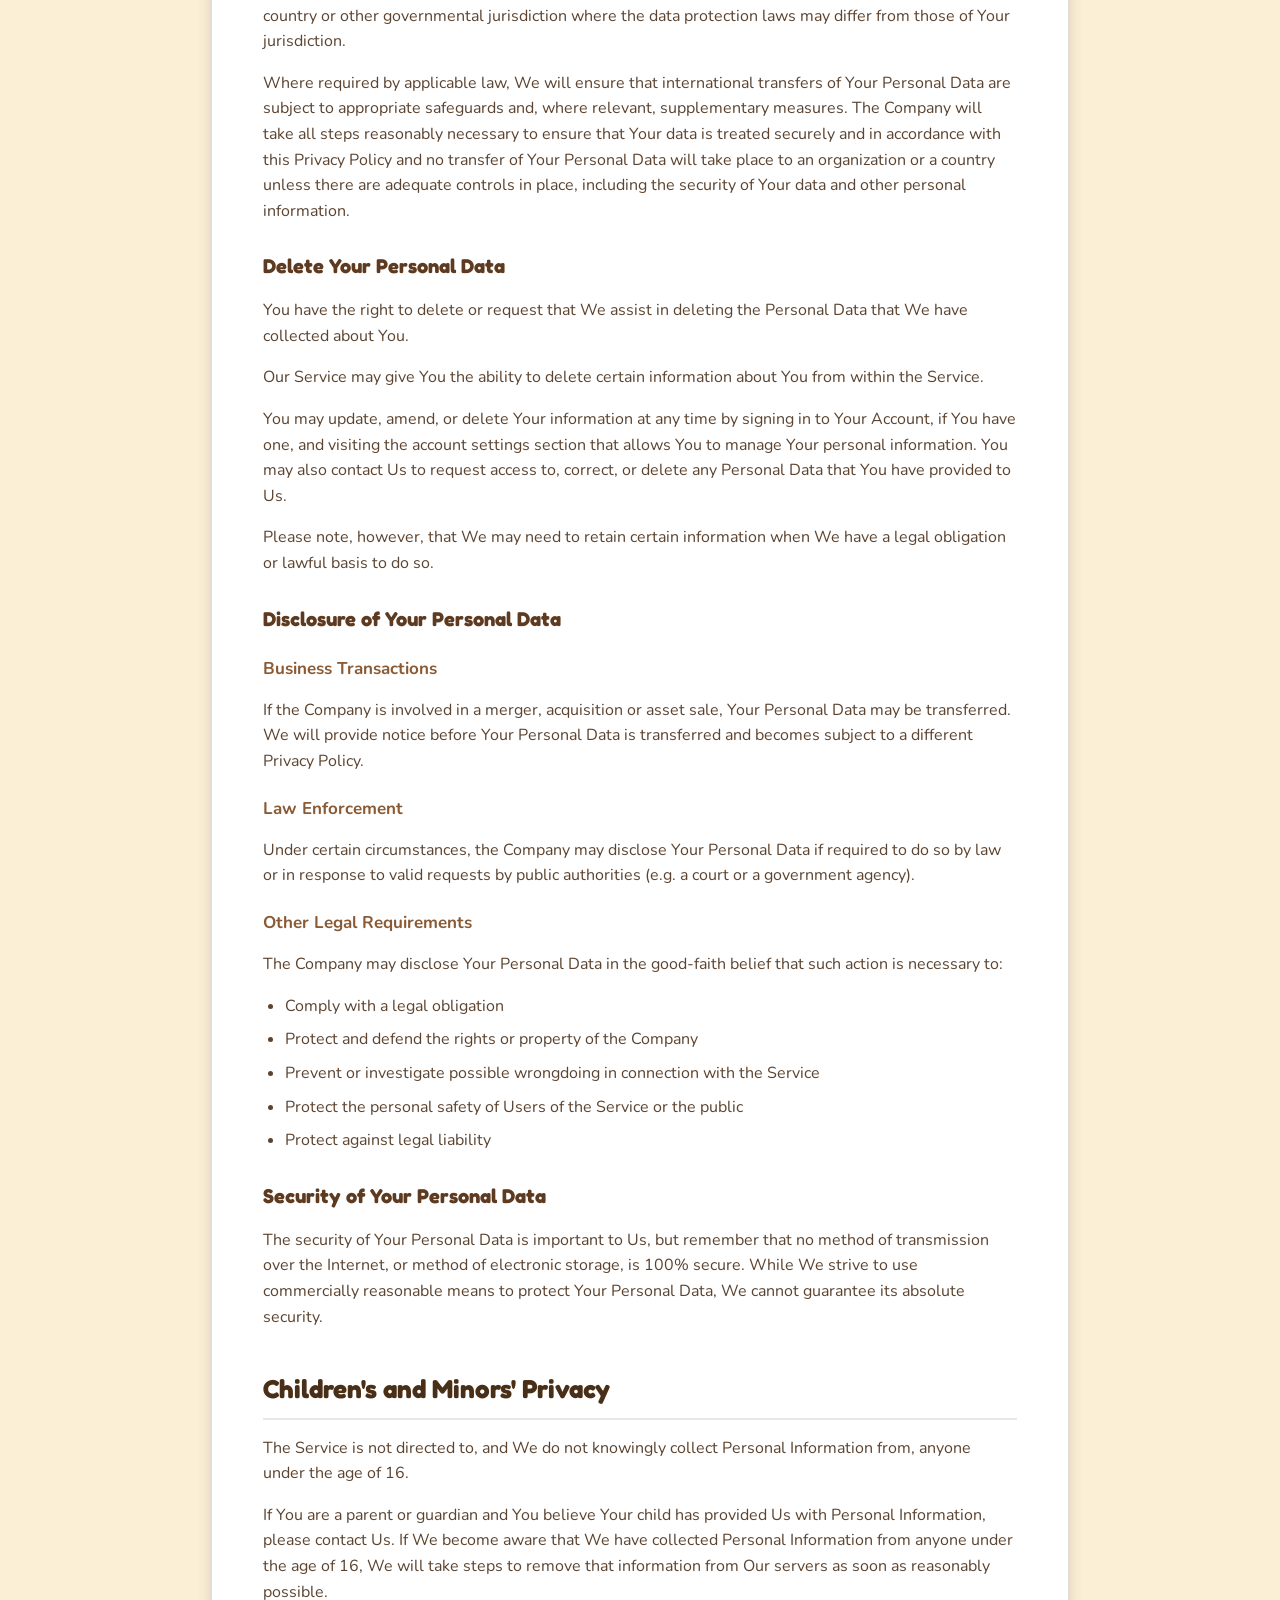
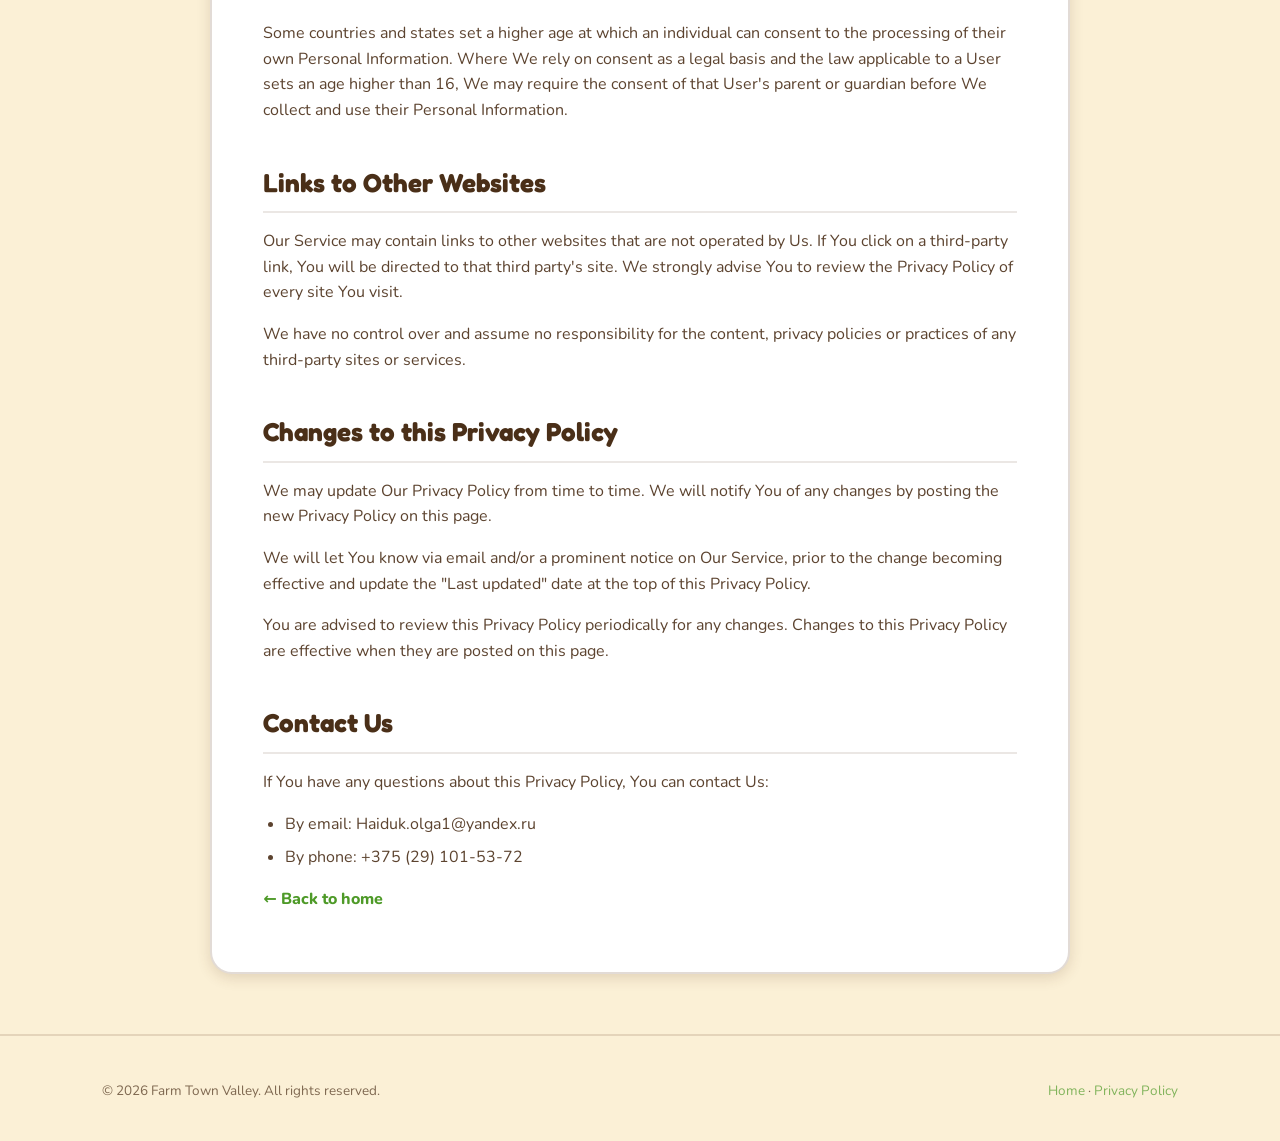
==== commit a2d65b3d: "refactor" ====
--- a/privacy.html
+++ b/privacy.html
@@ -39,7 +39,7 @@
 
             <p>This Privacy Policy describes Our policies and procedures on the collection, use and disclosure of Your information when You use the Service and tells You about Your privacy rights and how the law protects You.</p>
 
-            <p>We use Your Personal Data to provide and improve the Service. We collect, use, and disclose Your information as described in this Privacy Policy and, where required by applicable law, only where We have a valid legal basis to do so, including Your consent (where consent is required). This Privacy Policy has been created with the help of the <a href="https://www.termsfeed.com/privacy-policy-generator/" target="_blank" rel="noopener">Privacy Policy Generator</a>.</p>
+            <p>We use Your Personal Data to provide and improve the Service. We collect, use, and disclose Your information as described in this Privacy Policy and, where required by applicable law, only where We have a valid legal basis to do so, including Your consent (where consent is required).</p>
 
             <h2>Interpretation and Definitions</h2>
 
@@ -181,7 +181,7 @@
             <h2>Contact Us</h2>
             <p>If You have any questions about this Privacy Policy, You can contact Us:</p>
             <ul>
-                <li>By email: [Email8]</li>
+                <li>By email: Haiduk.olga1@yandex.ru</li>
                 <li>By phone: +375 (29) 101-53-72</li>
             </ul>
 
